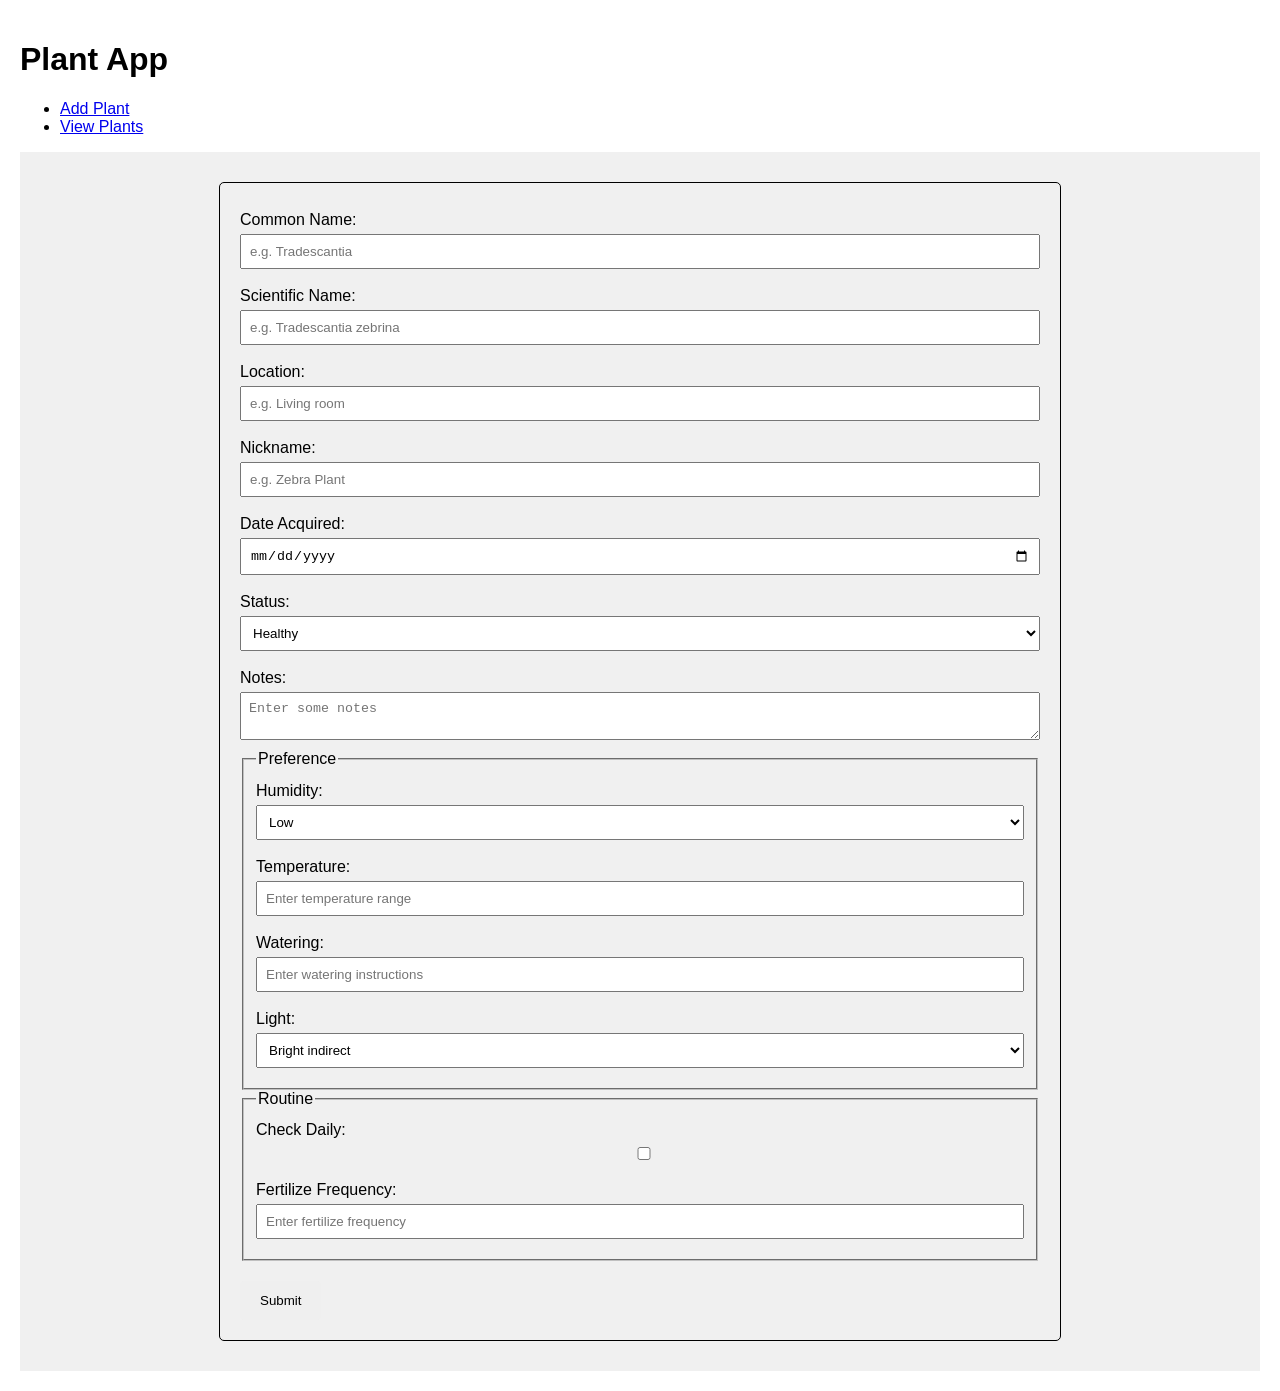
==== index.html @ 7de2dcef "plant-form" ====
<!DOCTYPE HTML>
<html lang="en" dir="ltr">
  <head>
    <meta charset="utf-8">
    <title>Plant App</title>
    <link type="text/css" rel="stylesheet" href="./style.css">
  </head>

  <body>
    <header>
        <h1>Plant App</h1>
        <nav>
          <ul>
            <li><a href="index.html">Add Plant</a></li>
            <li><a href="plants.html">View Plants</a></li>
          </ul>
        </nav>
    </header>

    <main class="plant-section">
      <section class="plant-form">

        <form>
          <div class="form-input">
            <label for="name">Common Name:</label>
            <input type="text" id="name" name="name" placeholder="e.g. Tradescantia">
          </div>

          <div class="form-input">
            <label for="scientific">Scientific Name:</label>
            <input type="text" id="scientific" name="scientific" placeholder="e.g. Tradescantia zebrina">
          </div>

          <div class="form-input">
            <label for="location">Location:</label>
            <input type="text" id="location" name="location" placeholder="e.g. Living room">
          </div>

          <div class="form-input">
            <label for="nickname">Nickname:</label>
            <input type="text" id="nickname" name="nickname" placeholder="e.g. Zebra Plant">
          </div>

          <div class="form-input">
            <label for="dateAcquired">Date Acquired:</label>
            <input type="date" id="dateAcquired" name="dateAcquired">
          </div>

          <div class="form-input">
            <label for="status">Status:</label>
            <select id="status" name="status">
              <option value="healthy">Healthy</option>
              <option value="sick">Sick</option>
              <option value="dead">Dead</option>
            </select>
          </div>

          <div class="form-input">
            <label for="notes">Notes:</label>
            <textarea id="notes" name="notes" placeholder="Enter some notes"></textarea>
          </div>

          <fieldset>
            <legend>Preference</legend>
            <div class="form-input">
              <label for="humidity">Humidity:</label>
              <select id="humidity" name="humidity">
                <option value="low">Low</option>
                <option value="medium">Medium</option>
                <option value="high">High</option>
              </select>
            </div>

            <div class="form-input">
              <label for="temperature">Temperature:</label>
              <input type="text" id="temperature" name="temperature" placeholder="Enter temperature range">
            </div>

            <div class="form-input">
              <label for="watering">Watering:</label>
              <input type="text" id="watering" name="watering" placeholder="Enter watering instructions">
            </div>

            <div class="form-input">
              <label for="light">Light:</label>
              <select id="light" name="light">
                <option value="brightIndirect">Bright indirect</option>
                <option value="direct">Direct</option>
                <option value="lowLight">Low light</option>
              </select>
            </div>
          </fieldset>

          <fieldset>
            <legend>Routine</legend>
            <div class="form-input">
              <label for="checkDaily">Check Daily:</label>
              <input type="checkbox" id="checkDaily" name="checkDaily">
            </div>
            <div class="form-input">
              <label for="fertilizeFrequency">Fertilize Frequency:</label>
              <input type="text" id="fertilizeFrequency" name="fertilizeFrequency" placeholder="Enter fertilize frequency">
            </div>
          </fieldset>
          <button type="submit">Submit</button>
        </form>

      </section>

    </main> 
  </body>

</html>
---- style.css ----
html {
  font-family: Arial, sans-serif;
}

body {
  margin: 0;
  padding: 20px;
}
.plant-section {
  background-color: #f0f0f0;
  display: grid;
  grid: auto / 1fr;
  justify-items: center;
  padding: 30px;
}

form div {
  /* padding: 10px 0; */
  justify-self: center;
}

.plant-form form {
  max-width: 800px;
  width: 800px;
  padding: 20px;
  border-radius: 5px;
  border: 1px solid #000000;
  border-radius: 5px;
}

.form-input {
  display: grid;
  grid-template-columns: 1fr;
  margin-bottom: 10px;
}

.form-input label {
  margin-bottom: 5px;
  margin-top: 8px;
}

.form-input input,
.form-input select,
.form-input textarea {
  width: 100%;
  padding: 8px;
  box-sizing: border-box;
}

button {
  margin-top: 20px;
  padding: 12px 20px;
  border: none;
  border-radius: 4px;
  cursor: pointer;
}

.plant-card {
  display: grid;
  grid-template-columns: auto auto;
  width: 800px;
  height: 200px;
  border: 1px solid #000000;
  border-radius: 5px;
  padding: 10px;
}

.plant-image {
  width: 150px;
  height: 100%;
  object-fit: cover;
  border-radius: 5px;
}
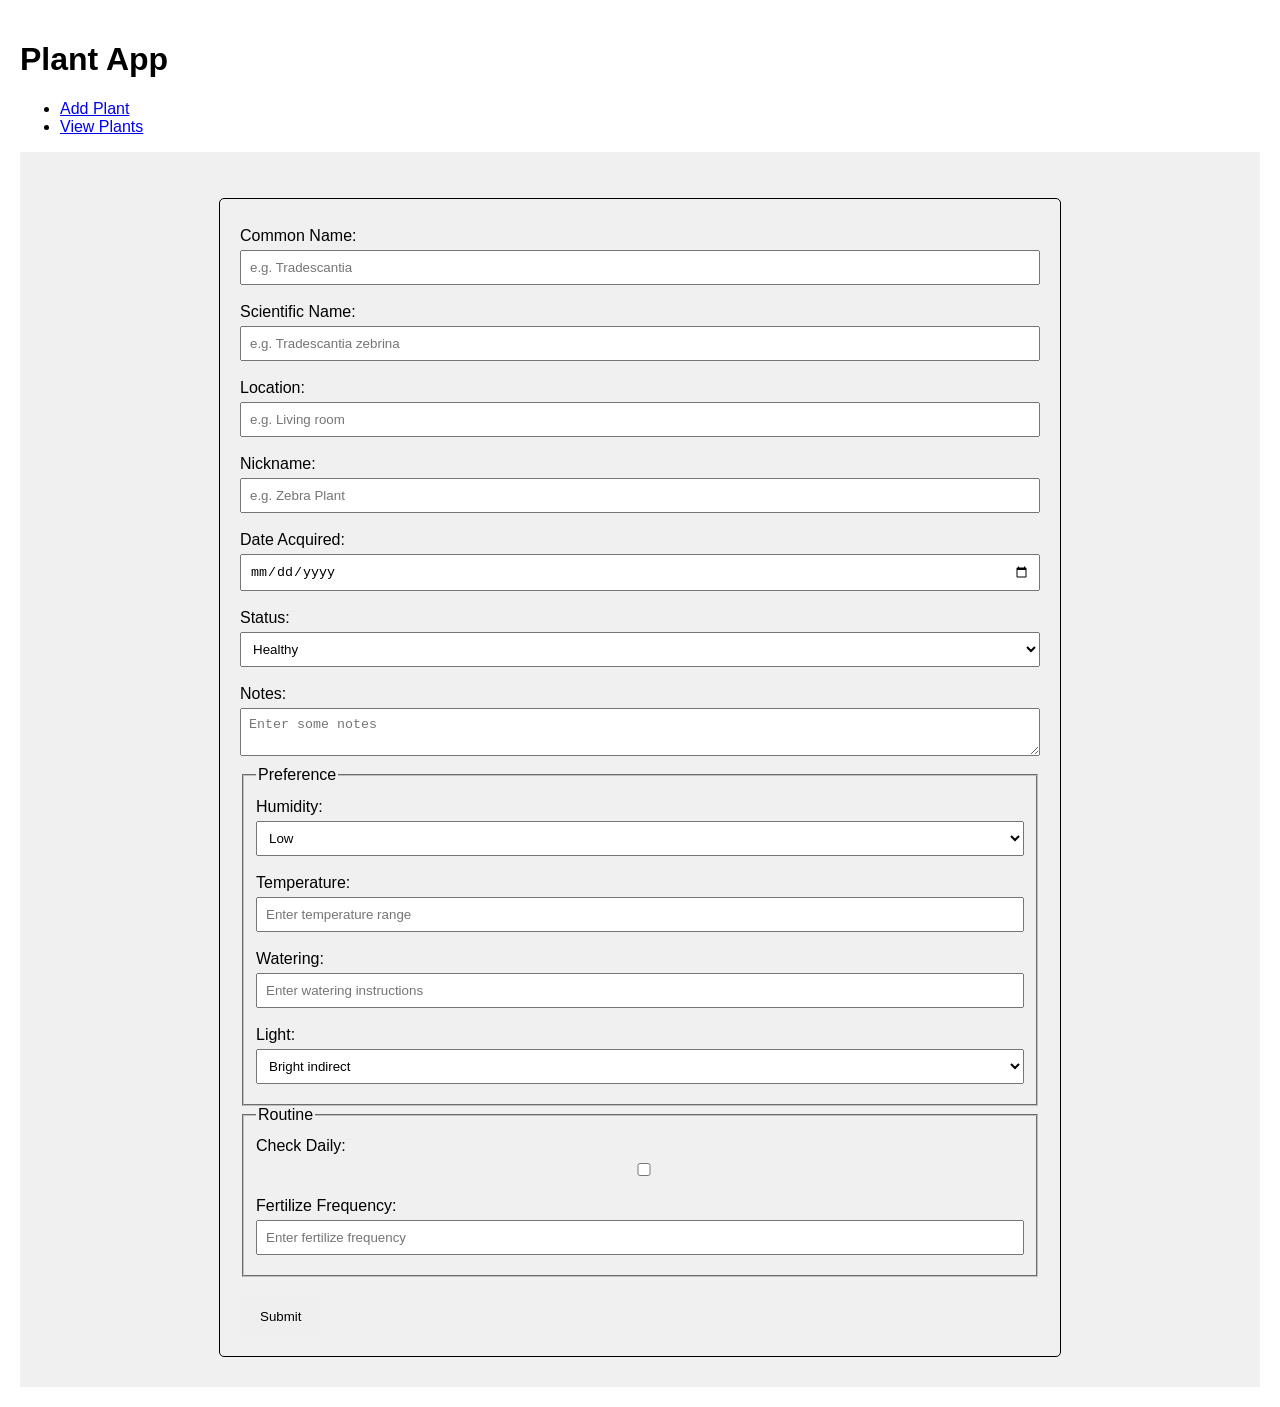
==== commit 70d37ee1: "Implement plant form functionality and update HTML structure for status messages" ====
--- a/index.html
+++ b/index.html
@@ -3,7 +3,7 @@
   <head>
     <meta charset="utf-8">
     <title>Plant App</title>
-    <link type="text/css" rel="stylesheet" href="./style.css">
+    <link type="text/css" rel="stylesheet" href="./src/style/style.css">
   </head>
 
   <body>
@@ -12,13 +12,14 @@
         <nav>
           <ul>
             <li><a href="index.html">Add Plant</a></li>
-            <li><a href="plants.html">View Plants</a></li>
+            <li><a href="./src/pages/plants.html">View Plants</a></li>
           </ul>
         </nav>
     </header>
 
     <main class="plant-section">
       <section class="plant-form">
+        <p data-status-message aria-live="polite"></p>
 
         <form>
           <div class="form-input">
@@ -108,6 +109,8 @@
       </section>
 
     </main> 
+
+    <script type="module" src="./src/javascript/index.js"></script>
   </body>
 
 </html>
--- a/src/style/style.css
+++ b/src/style/style.css
@@ -0,0 +1,73 @@
+html {
+  font-family: Arial, sans-serif;
+}
+
+body {
+  margin: 0;
+  padding: 20px;
+}
+.plant-section {
+  background-color: #f0f0f0;
+  display: grid;
+  grid: auto / 1fr;
+  justify-items: center;
+  padding: 30px;
+}
+
+form div {
+  /* padding: 10px 0; */
+  justify-self: center;
+}
+
+.plant-form form {
+  max-width: 800px;
+  width: 800px;
+  padding: 20px;
+  border-radius: 5px;
+  border: 1px solid #000000;
+  border-radius: 5px;
+}
+
+.form-input {
+  display: grid;
+  grid-template-columns: 1fr;
+  margin-bottom: 10px;
+}
+
+.form-input label {
+  margin-bottom: 5px;
+  margin-top: 8px;
+}
+
+.form-input input,
+.form-input select,
+.form-input textarea {
+  width: 100%;
+  padding: 8px;
+  box-sizing: border-box;
+}
+
+button {
+  margin-top: 20px;
+  padding: 12px 20px;
+  border: none;
+  border-radius: 4px;
+  cursor: pointer;
+}
+
+.plant-card {
+  display: grid;
+  grid-template-columns: auto auto;
+  width: 800px;
+  height: 200px;
+  border: 1px solid #000000;
+  border-radius: 5px;
+  padding: 10px;
+}
+
+.plant-image {
+  width: 150px;
+  height: 100%;
+  object-fit: cover;
+  border-radius: 5px;
+}
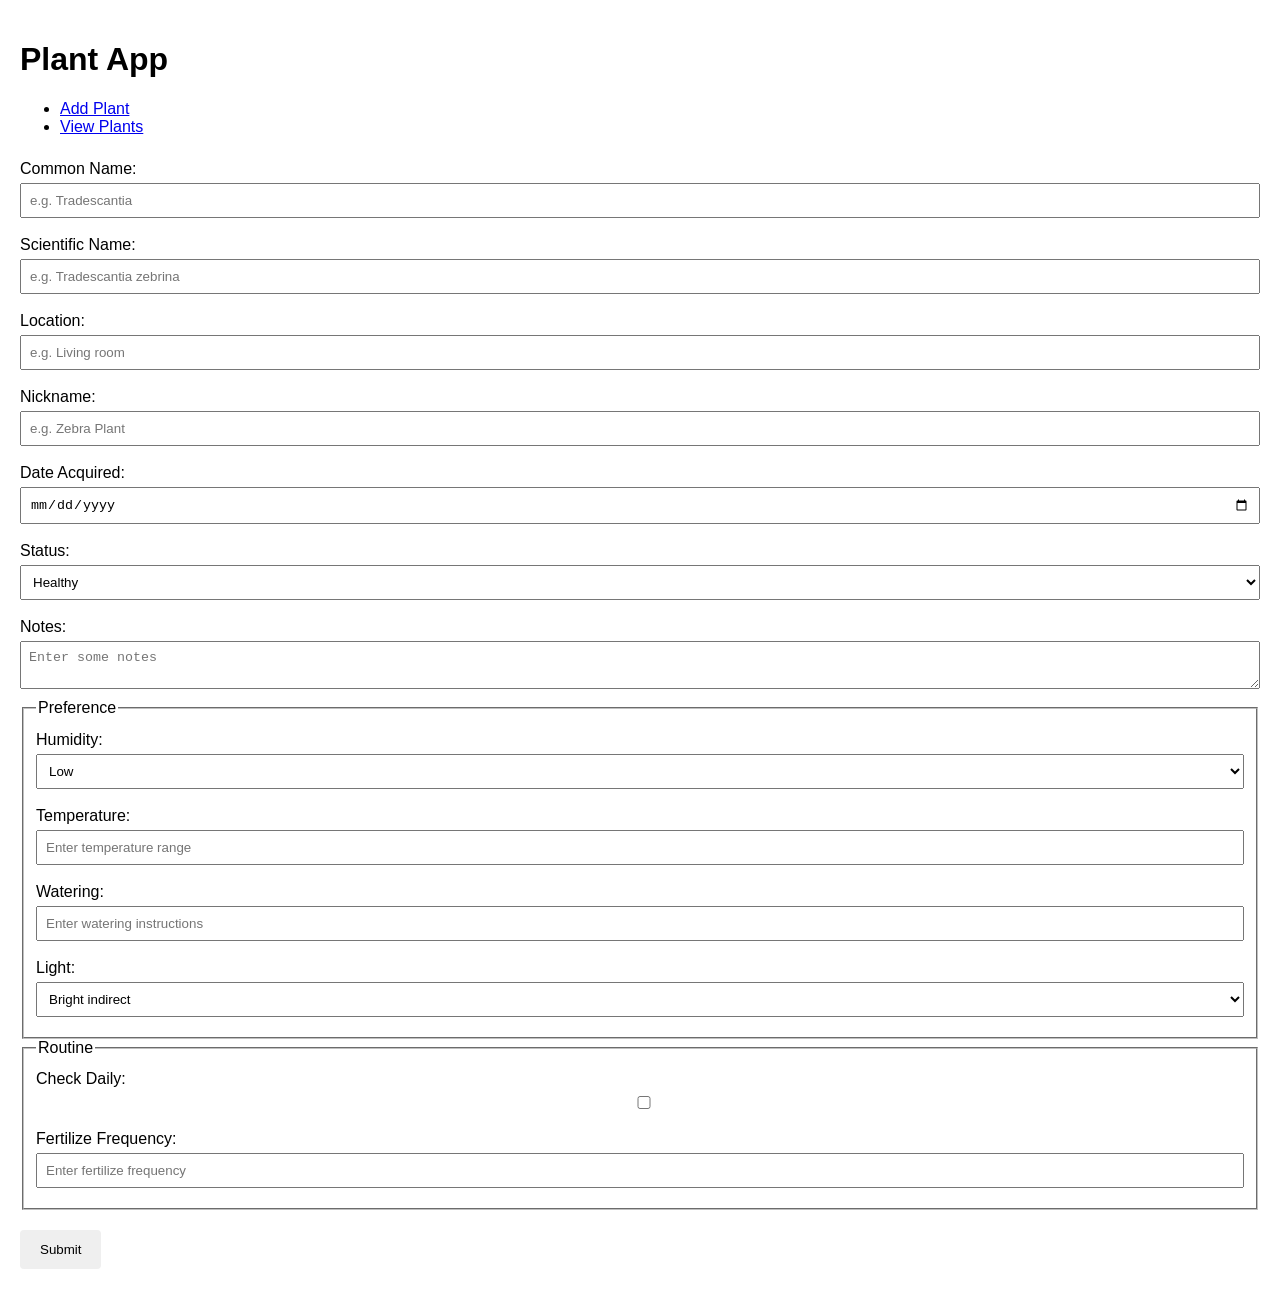
==== commit ab958285: "Implement image upload functionality for plants and refactor HTML structure" ====
--- a/index.html
+++ b/index.html
@@ -3,33 +3,31 @@
   <head>
     <meta charset="utf-8">
     <title>Plant App</title>
-    <link type="text/css" rel="stylesheet" href="./src/style/style.css">
+    <link type="text/css" rel="stylesheet" href="./style/style.css">
   </head>
 
   <body>
-    <header>
-        <h1>Plant App</h1>
-        <nav>
-          <ul>
-            <li><a href="index.html">Add Plant</a></li>
-            <li><a href="./src/pages/plants.html">View Plants</a></li>
-          </ul>
-        </nav>
-    </header>
-
-    <main class="plant-section">
-      <section class="plant-form">
+    <div id="page">
+      <header>
+          <h1>Plant App</h1>
+          <nav>
+            <ul>
+              <li><a href="index.html" class="current">Add Plant</a></li>
+              <li><a href="plants.html">View Plants</a></li>
+            </ul>
+          </nav>
+      </header>
+      <section class="plant-section">
         <p data-status-message aria-live="polite"></p>
-
-        <form>
+        <form class="data-plant-form" data-plant-form>
           <div class="form-input">
-            <label for="name">Common Name:</label>
-            <input type="text" id="name" name="name" placeholder="e.g. Tradescantia">
+            <label for="common_name">Common Name:</label>
+            <input type="text" id="common_name" name="common_name" placeholder="e.g. Tradescantia">
           </div>
 
           <div class="form-input">
-            <label for="scientific">Scientific Name:</label>
-            <input type="text" id="scientific" name="scientific" placeholder="e.g. Tradescantia zebrina">
+            <label for="scientific_name">Scientific Name:</label>
+            <input type="text" id="scientific_name" name="scientific_name" placeholder="e.g. Tradescantia zebrina">
           </div>
 
           <div class="form-input">
@@ -38,13 +36,13 @@
           </div>
 
           <div class="form-input">
-            <label for="nickname">Nickname:</label>
-            <input type="text" id="nickname" name="nickname" placeholder="e.g. Zebra Plant">
+            <label for="nick_name">Nickname:</label>
+            <input type="text" id="nick_name" name="nick_name" placeholder="e.g. Zebra Plant">
           </div>
 
           <div class="form-input">
-            <label for="dateAcquired">Date Acquired:</label>
-            <input type="date" id="dateAcquired" name="dateAcquired">
+            <label for="date_acquired">Date Acquired:</label>
+            <input type="date" id="date_acquired" name="date_acquired">
           </div>
 
           <div class="form-input">
@@ -105,12 +103,10 @@
           </fieldset>
           <button type="submit">Submit</button>
         </form>
+      </section>
+    </div>
 
-      </section>
-
-    </main> 
-
-    <script type="module" src="./src/javascript/index.js"></script>
+    <script type="module" src="./javascript/index.js"></script>
   </body>
 
 </html>
--- a/style/style.css
+++ b/style/style.css
@@ -0,0 +1,74 @@
+html {
+  font-family: Arial, sans-serif;
+}
+
+body {
+  margin: 0;
+  padding: 20px;
+}
+/* .plant-section {
+  background-color: #f0f0f0;
+  display: grid;
+  grid: auto / 1fr;
+  justify-items: center;
+  padding: 30px;
+} */
+
+form div {
+  /* padding: 10px 0; */
+  justify-self: left;
+}
+
+.plant-form form {
+  max-width: 800px;
+  width: 800px;
+  padding: 20px;
+  border-radius: 5px;
+  border: 1px solid #000000;
+  border-radius: 5px;
+}
+
+.form-input {
+  display: grid;
+  grid-template-columns: 1fr;
+  margin-bottom: 10px;
+  width: 100%;
+}
+
+.form-input label {
+  margin-bottom: 5px;
+  margin-top: 8px;
+}
+
+.form-input input,
+.form-input select,
+.form-input textarea {
+  width: 100%;
+  padding: 8px;
+  box-sizing: border-box;
+}
+
+button {
+  margin-top: 20px;
+  padding: 12px 20px;
+  border: none;
+  border-radius: 4px;
+  cursor: pointer;
+}
+
+.plant-card {
+  display: grid;
+  grid-template-columns: auto auto;
+  width: 800px;
+  height: 200px;
+  border: 1px solid #000000;
+  border-radius: 5px;
+  padding: 10px;
+}
+
+.plant-image {
+  width: 150px;
+  height: 100%;
+  object-fit: cover;
+  border-radius: 5px;
+}
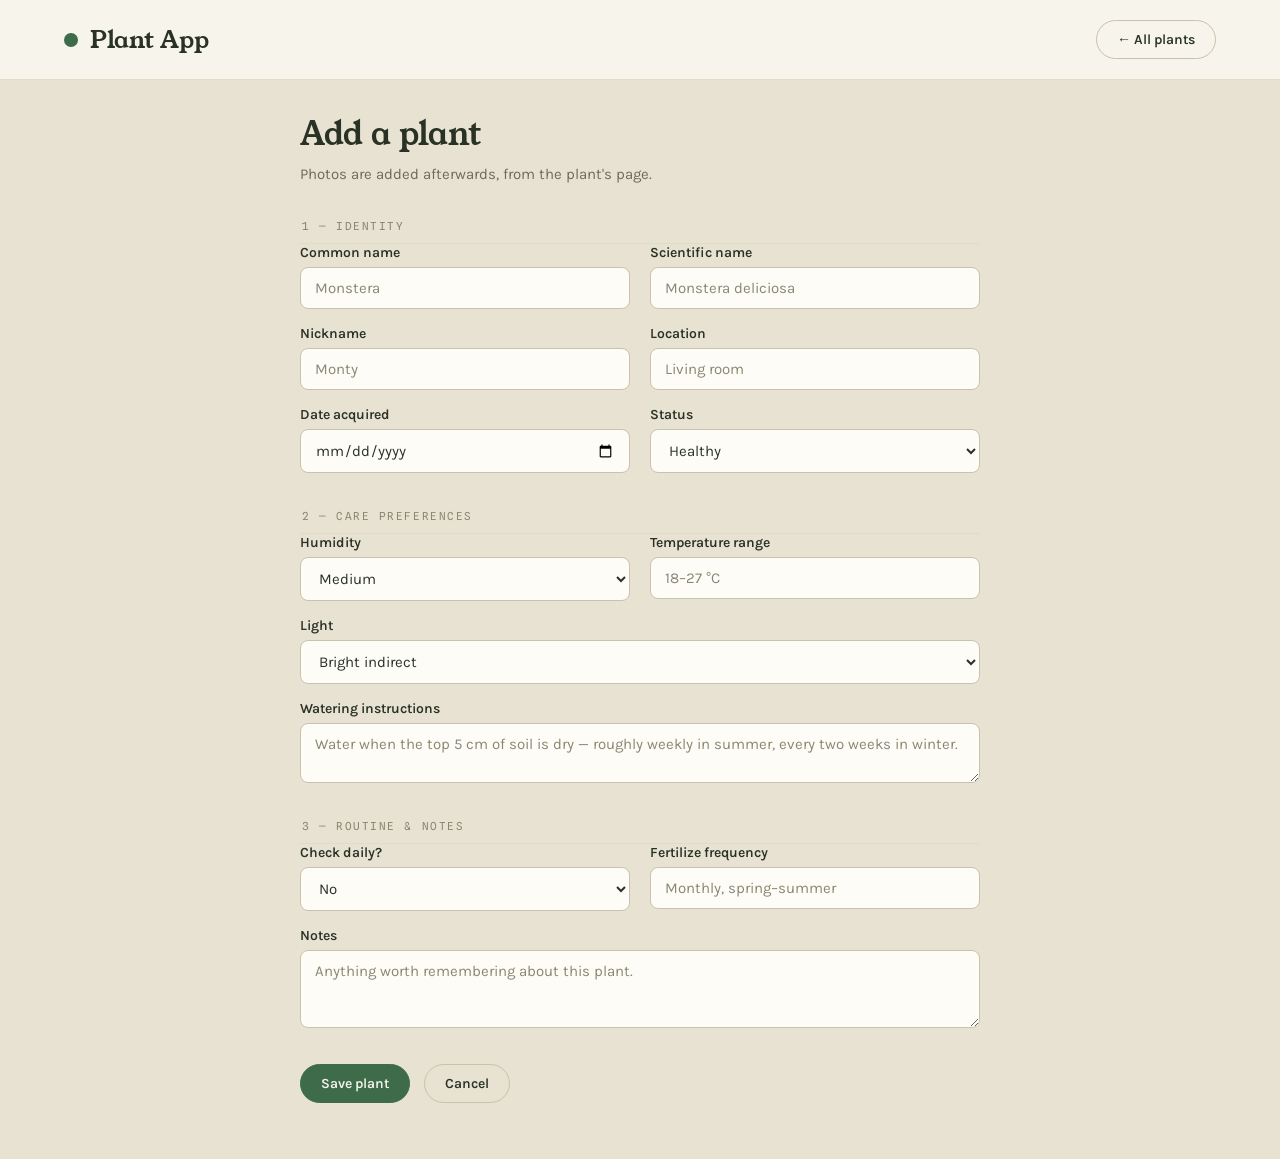
==== commit c3b82b6a: "Refactor plant detail and list pages: enhance HTML structure, improve CSS styling, and implement sta" ====
--- a/index.html
+++ b/index.html
@@ -7,106 +7,124 @@
   </head>
 
   <body>
-    <div id="page">
-      <header>
-          <h1>Plant App</h1>
-          <nav>
-            <ul>
-              <li><a href="index.html" class="current">Add Plant</a></li>
-              <li><a href="plants.html">View Plants</a></li>
-            </ul>
-          </nav>
-      </header>
-      <section class="plant-section">
-        <p data-status-message aria-live="polite"></p>
-        <form class="data-plant-form" data-plant-form>
-          <div class="form-input">
-            <label for="common_name">Common Name:</label>
-            <input type="text" id="common_name" name="common_name" placeholder="e.g. Tradescantia">
+    <header>
+      <div class="header-inner">
+        <h1>Plant App</h1>
+        <a class="btn" href="plants.html">← All plants</a>
+      </div>
+    </header>
+    <main class="plant-form-page">
+        <form data-plant-form>
+          <div class="form-intro">
+            <h2>Add a plant</h2>
+            <p>Photos are added afterwards, from the plant's page.</p>
           </div>
 
-          <div class="form-input">
-            <label for="scientific_name">Scientific Name:</label>
-            <input type="text" id="scientific_name" name="scientific_name" placeholder="e.g. Tradescantia zebrina">
-          </div>
-
-          <div class="form-input">
-            <label for="location">Location:</label>
-            <input type="text" id="location" name="location" placeholder="e.g. Living room">
-          </div>
-
-          <div class="form-input">
-            <label for="nick_name">Nickname:</label>
-            <input type="text" id="nick_name" name="nick_name" placeholder="e.g. Zebra Plant">
-          </div>
-
-          <div class="form-input">
-            <label for="date_acquired">Date Acquired:</label>
-            <input type="date" id="date_acquired" name="date_acquired">
-          </div>
-
-          <div class="form-input">
-            <label for="status">Status:</label>
-            <select id="status" name="status">
-              <option value="healthy">Healthy</option>
-              <option value="sick">Sick</option>
-              <option value="dead">Dead</option>
-            </select>
-          </div>
-
-          <div class="form-input">
-            <label for="notes">Notes:</label>
-            <textarea id="notes" name="notes" placeholder="Enter some notes"></textarea>
-          </div>
+          <p data-status-message aria-live="polite"></p>
 
           <fieldset>
-            <legend>Preference</legend>
-            <div class="form-input">
-              <label for="humidity">Humidity:</label>
-              <select id="humidity" name="humidity">
-                <option value="low">Low</option>
-                <option value="medium">Medium</option>
-                <option value="high">High</option>
-              </select>
-            </div>
+            <legend>1 — Identity</legend>
+            <div class="form-grid">
+              <div class="form-input">
+                <label for="common_name">Common name</label>
+                <input type="text" id="common_name" name="common_name" placeholder="Monstera">
+              </div>
 
-            <div class="form-input">
-              <label for="temperature">Temperature:</label>
-              <input type="text" id="temperature" name="temperature" placeholder="Enter temperature range">
-            </div>
+              <div class="form-input">
+                <label for="scientific_name">Scientific name</label>
+                <input type="text" id="scientific_name" name="scientific_name" placeholder="Monstera deliciosa">
+              </div>
 
-            <div class="form-input">
-              <label for="watering">Watering:</label>
-              <input type="text" id="watering" name="watering" placeholder="Enter watering instructions">
-            </div>
+              <div class="form-input">
+                <label for="nick_name">Nickname</label>
+                <input type="text" id="nick_name" name="nick_name" placeholder="Monty">
+              </div>
 
-            <div class="form-input">
-              <label for="light">Light:</label>
-              <select id="light" name="light">
-                <option value="brightIndirect">Bright indirect</option>
-                <option value="direct">Direct</option>
-                <option value="lowLight">Low light</option>
-              </select>
+              <div class="form-input">
+                <label for="location">Location</label>
+                <input type="text" id="location" name="location" placeholder="Living room">
+              </div>
+
+              <div class="form-input">
+                <label for="date_acquired">Date acquired</label>
+                <input type="date" id="date_acquired" name="date_acquired">
+              </div>
+
+              <div class="form-input">
+                <label for="status">Status</label>
+                <select id="status" name="status">
+                  <option value="healthy">Healthy</option>
+                  <option value="sick">Sick</option>
+                  <option value="dead">Dead</option>
+                </select>
+              </div>
             </div>
           </fieldset>
 
           <fieldset>
-            <legend>Routine</legend>
-            <div class="form-input">
-              <label for="checkDaily">Check Daily:</label>
-              <input type="checkbox" id="checkDaily" name="checkDaily">
-            </div>
-            <div class="form-input">
-              <label for="fertilizeFrequency">Fertilize Frequency:</label>
-              <input type="text" id="fertilizeFrequency" name="fertilizeFrequency" placeholder="Enter fertilize frequency">
+            <legend>2 — Care preferences</legend>
+            <div class="form-grid">
+              <div class="form-input">
+                <label for="humidity">Humidity</label>
+                <select id="humidity" name="humidity">
+                  <option value="low">Low</option>
+                  <option value="medium" selected>Medium</option>
+                  <option value="high">High</option>
+                </select>
+              </div>
+
+              <div class="form-input">
+                <label for="temperature">Temperature range</label>
+                <input type="text" id="temperature" name="temperature" placeholder="18–27 °C">
+              </div>
+
+              <div class="form-input span-2">
+                <label for="light">Light</label>
+                <select id="light" name="light">
+                  <option value="brightIndirect">Bright indirect</option>
+                  <option value="direct">Direct</option>
+                  <option value="lowLight">Low light</option>
+                </select>
+              </div>
+
+              <div class="form-input span-2">
+                <label for="watering">Watering instructions</label>
+                <textarea id="watering" name="watering" rows="2" placeholder="Water when the top 5 cm of soil is dry — roughly weekly in summer, every two weeks in winter."></textarea>
+              </div>
             </div>
           </fieldset>
-          <button type="submit">Submit</button>
+
+          <fieldset>
+            <legend>3 — Routine &amp; notes</legend>
+            <div class="form-grid">
+              <div class="form-input">
+                <label for="checkDaily">Check daily?</label>
+                <select id="checkDaily" name="checkDaily">
+                  <option value="">No</option>
+                  <option value="on">Yes</option>
+                </select>
+              </div>
+
+              <div class="form-input">
+                <label for="fertilizeFrequency">Fertilize frequency</label>
+                <input type="text" id="fertilizeFrequency" name="fertilizeFrequency" placeholder="Monthly, spring–summer">
+              </div>
+
+              <div class="form-input span-2">
+                <label for="notes">Notes</label>
+                <textarea id="notes" name="notes" rows="3" placeholder="Anything worth remembering about this plant."></textarea>
+              </div>
+            </div>
+          </fieldset>
+
+          <div class="form-actions">
+            <button type="submit" class="btn-primary">Save plant</button>
+            <a class="btn" href="plants.html">Cancel</a>
+          </div>
         </form>
-      </section>
-    </div>
+      </main>
 
-    <script type="module" src="./javascript/index.js"></script>
+    <script type="module" src="./javascript/pages/add-plant/page.js"></script>
   </body>
 
-</html>+</html>
--- a/style/style.css
+++ b/style/style.css
@@ -1,74 +1,708 @@
+@import url('https://fonts.googleapis.com/css2?family=Young+Serif&family=Karla:ital,wght@0,400;0,500;0,600;0,700;1,400;1,500&family=Spline+Sans+Mono:wght@400;500;600&display=swap');
+
+:root {
+  --paper: #F7F4EC;
+  --paper-bg: #E7E2D2;
+  --paper-field: #FDFCF7;
+  --ink: #2A3226;
+  --ink-soft: #6E6A5B;
+  --ink-faint: #8B8672;
+  --hairline: #E1DBC8;
+  --border: #C9C2AC;
+  --fern: #3E6B4A;
+  --fern-dark: #33503E;
+  --amber: #C08A2D;
+  --terracotta: #B85C33;
+  --healthy-bg: #E3EDE0;
+  --healthy-fg: #3D6647;
+  --healthy-dot: #4A7A54;
+  --sick-bg: #F4EAD3;
+  --sick-fg: #8A6420;
+  --sick-dot: #C08A2D;
+  --dead-bg: #EAE5DC;
+  --dead-fg: #7A7264;
+  --dead-dot: #9A8F80;
+  --error-bg: #F7E8E1;
+  --error-border: #D9A28A;
+  --error-fg: #8C4A2B;
+  --font-serif: 'Young Serif', serif;
+  --font-body: Karla, sans-serif;
+  --font-mono: 'Spline Sans Mono', monospace;
+}
+
+* {
+  box-sizing: border-box;
+}
+
 html {
-  font-family: Arial, sans-serif;
+  font-family: var(--font-body);
 }
 
 body {
   margin: 0;
-  padding: 20px;
-}
-/* .plant-section {
-  background-color: #f0f0f0;
+  padding: 0;
+  background: var(--paper-bg);
+  color: var(--ink);
+}
+
+a {
+  color: var(--fern);
+  text-decoration: none;
+}
+
+a:hover {
+  color: var(--fern-dark);
+  text-decoration: underline;
+}
+
+input::placeholder,
+textarea::placeholder {
+  color: var(--ink-faint);
+}
+
+main {
+  max-width: 1200px;
+  margin: 0 auto;
+  padding: 0 24px;
+}
+
+header {
+  background: var(--paper);
+  border-bottom: 1px solid var(--hairline);
+  margin-bottom: 32px;
+}
+
+.header-inner {
+  max-width: 1200px;
+  margin: 0 auto;
+  display: flex;
+  align-items: center;
+  justify-content: space-between;
+  gap: 16px;
+  padding: 20px 24px;
+}
+
+header h1 {
+  font-family: var(--font-serif);
+  font-weight: 400;
+  font-size: 24px;
+  margin: 0;
+  color: var(--ink);
+  display: flex;
+  align-items: center;
+  gap: 12px;
+}
+
+header h1::before {
+  content: '';
+  display: inline-block;
+  width: 14px;
+  height: 14px;
+  border-radius: 999px;
+  background: var(--fern);
+}
+
+/* ---------- status line ---------- */
+
+[data-status-message] {
+  font-family: var(--font-mono);
+  font-size: 12px;
+  letter-spacing: 0.04em;
+  color: var(--ink-faint);
+  margin: 0 0 16px;
+}
+
+[data-status-message]:empty {
+  display: none;
+}
+
+.status--success {
+  color: var(--fern-dark);
+}
+
+.status--error {
+  color: var(--terracotta);
+}
+
+/* ---------- buttons ---------- */
+
+.btn,
+button {
+  font-family: var(--font-body);
+  font-weight: 600;
+  font-size: 14px;
+  border-radius: 999px;
+  border: 1px solid var(--border);
+  background: transparent;
+  color: var(--ink);
+  padding: 10px 20px;
+  cursor: pointer;
+  display: inline-block;
+  transition: box-shadow 0.15s ease, border-color 0.15s ease, background 0.15s ease;
+}
+
+.btn:hover,
+button:hover {
+  border-color: var(--ink);
+  text-decoration: none;
+}
+
+.btn-primary,
+button[type='submit'] {
+  background: var(--fern);
+  border-color: var(--fern);
+  color: var(--paper);
+}
+
+.btn-primary:hover,
+button[type='submit']:hover {
+  background: var(--fern-dark);
+  border-color: var(--fern-dark);
+}
+
+button:disabled {
+  background: var(--border);
+  border-color: var(--border);
+  color: var(--paper);
+  cursor: default;
+}
+
+.btn-delete {
+  border-color: var(--error-border);
+  color: var(--terracotta);
+}
+
+.btn-delete:hover {
+  background: var(--error-bg);
+  border-color: var(--error-border);
+}
+
+/* ---------- plant list ---------- */
+
+.plant-list-header {
+  display: flex;
+  align-items: center;
+  justify-content: space-between;
+  gap: 16px;
+  flex-wrap: wrap;
+  margin-bottom: 16px;
+}
+
+.plant-list-header h2 {
+  font-family: var(--font-serif);
+  font-weight: 400;
+  font-size: 30px;
+  margin: 0;
+}
+
+.status-filters {
+  display: flex;
+  gap: 8px;
+  flex-wrap: wrap;
+}
+
+.status-filter {
+  font-family: var(--font-body);
+  font-size: 13px;
+  font-weight: 600;
+  padding: 6px 14px;
+  border-radius: 999px;
+  border: 1px solid var(--border);
+  background: transparent;
+  color: var(--ink);
+  cursor: pointer;
+}
+
+.status-filter:hover {
+  border-color: var(--ink);
+}
+
+.status-filter.active {
+  background: var(--ink);
+  border-color: var(--ink);
+  color: var(--paper);
+}
+
+.plant-grid {
   display: grid;
-  grid: auto / 1fr;
-  justify-items: center;
-  padding: 30px;
-} */
-
-form div {
-  /* padding: 10px 0; */
-  justify-self: left;
-}
-
-.plant-form form {
-  max-width: 800px;
-  width: 800px;
-  padding: 20px;
-  border-radius: 5px;
-  border: 1px solid #000000;
-  border-radius: 5px;
+  grid-template-columns: repeat(auto-fill, minmax(280px, 1fr));
+  gap: 24px;
+  padding: 0 0 48px;
+}
+
+.plant-card {
+  background: var(--paper-field);
+  border: 1px solid var(--hairline);
+  border-radius: 10px;
+  overflow: hidden;
+  cursor: pointer;
+  transition: box-shadow 0.15s ease, transform 0.15s ease;
+  display: block;
+  text-decoration: none;
+  color: inherit;
+}
+
+.plant-card:hover {
+  box-shadow: 0 10px 26px rgba(42, 50, 38, 0.12);
+  transform: translateY(-2px);
+  text-decoration: none;
+}
+
+.plant-image-wrap {
+  height: 168px;
+  background: #EAF0E5;
+  display: flex;
+  flex-direction: column;
+  align-items: center;
+  justify-content: center;
+  gap: 4px;
+  overflow: hidden;
+}
+
+.plant-image-wrap img {
+  width: 100%;
+  height: 100%;
+  object-fit: cover;
+}
+
+.plant-image-initial {
+  font-family: var(--font-serif);
+  font-size: 52px;
+  color: #9DB598;
+}
+
+.plant-image-note {
+  font-family: var(--font-mono);
+  font-size: 11px;
+  color: #7E9179;
+}
+
+.plant-card-body {
+  padding: 16px 18px 18px;
+  display: flex;
+  flex-direction: column;
+  gap: 6px;
+}
+
+.plant-card-title-row {
+  display: flex;
+  align-items: baseline;
+  justify-content: space-between;
+  gap: 8px;
+}
+
+.plant-card-title-row h2 {
+  font-family: var(--font-serif);
+  font-weight: 400;
+  font-size: 19px;
+  margin: 0;
+}
+
+.plant-nick {
+  font-size: 14px;
+  color: var(--ink);
+}
+
+.plant-sci {
+  font-size: 13px;
+  font-style: italic;
+  color: var(--ink-faint);
+}
+
+.status-chip {
+  font-size: 12px;
+  font-weight: 600;
+  padding: 3px 10px;
+  border-radius: 999px;
+  display: inline-flex;
+  align-items: center;
+  gap: 6px;
+  white-space: nowrap;
+}
+
+.status-chip::before {
+  content: '';
+  width: 7px;
+  height: 7px;
+  border-radius: 999px;
+  display: inline-block;
+}
+
+.status-chip--healthy {
+  background: var(--healthy-bg);
+  color: var(--healthy-fg);
+}
+
+.status-chip--healthy::before {
+  background: var(--healthy-dot);
+}
+
+.status-chip--sick {
+  background: var(--sick-bg);
+  color: var(--sick-fg);
+}
+
+.status-chip--sick::before {
+  background: var(--sick-dot);
+}
+
+.status-chip--dead {
+  background: var(--dead-bg);
+  color: var(--dead-fg);
+}
+
+.status-chip--dead::before {
+  background: var(--dead-dot);
+}
+
+.empty-state {
+  border: 1.5px dashed var(--border);
+  border-radius: 10px;
+  min-height: 160px;
+  display: flex;
+  flex-direction: column;
+  align-items: center;
+  justify-content: center;
+  gap: 8px;
+  color: var(--ink-faint);
+  font-size: 14px;
+  padding: 32px;
+  grid-column: 1 / -1;
+}
+
+/* ---------- plant detail ---------- */
+
+.plant-detail {
+  display: grid;
+  grid-template-columns: 320px 1fr;
+  gap: 44px;
+  padding-bottom: 56px;
+}
+
+.plant-detail-media {
+  display: flex;
+  flex-direction: column;
+  gap: 16px;
+}
+
+.plant-detail-photo {
+  background: #EAF0E5;
+  border-radius: 10px;
+  height: 280px;
+  display: flex;
+  flex-direction: column;
+  align-items: center;
+  justify-content: center;
+  gap: 6px;
+  overflow: hidden;
+}
+
+.plant-detail-photo img {
+  width: 100%;
+  height: 100%;
+  object-fit: cover;
+}
+
+.plant-detail-photo .plant-image-initial {
+  font-size: 76px;
+}
+
+.upload-label {
+  border: 1px solid var(--border);
+  color: var(--ink);
+  font-weight: 600;
+  font-size: 14px;
+  padding: 10px 0;
+  border-radius: 999px;
+  text-align: center;
+  cursor: pointer;
+  display: block;
+}
+
+.upload-label:hover {
+  border-color: var(--ink);
+}
+
+.upload-label input[type='file'] {
+  display: none;
+}
+
+.upload-hint {
+  font-size: 12px;
+  color: var(--ink-faint);
+  text-align: center;
+  margin: 0;
+}
+
+.record-meta {
+  border-top: 1px solid var(--hairline);
+  padding-top: 14px;
+  display: flex;
+  flex-direction: column;
+  gap: 6px;
+}
+
+.record-meta .label {
+  font-family: var(--font-mono);
+  font-size: 11px;
+  letter-spacing: 0.14em;
+  text-transform: uppercase;
+  color: var(--ink-faint);
+}
+
+.record-meta .value {
+  font-family: var(--font-mono);
+  font-size: 12px;
+  color: var(--ink-soft);
+}
+
+.plant-detail-main {
+  display: flex;
+  flex-direction: column;
+  gap: 28px;
+  min-width: 0;
+}
+
+.plant-detail-heading {
+  display: flex;
+  flex-direction: column;
+  gap: 10px;
+}
+
+.plant-detail-heading .title-row {
+  display: flex;
+  align-items: center;
+  gap: 14px;
+  flex-wrap: wrap;
+}
+
+.plant-detail-heading h2 {
+  font-family: var(--font-serif);
+  font-weight: 400;
+  font-size: 34px;
+  margin: 0;
+}
+
+.plant-detail-heading .nick {
+  color: var(--ink-faint);
+}
+
+.plant-detail-heading .sci {
+  font-size: 16px;
+  font-style: italic;
+  color: var(--ink-faint);
+}
+
+.plant-detail-heading .meta-row {
+  display: flex;
+  gap: 24px;
+  font-size: 15px;
+  flex-wrap: wrap;
+}
+
+.plant-detail-heading .meta-row .k {
+  color: var(--ink-faint);
+}
+
+.detail-section {
+  border-top: 1px solid var(--hairline);
+  padding-top: 22px;
+  display: flex;
+  flex-direction: column;
+  gap: 16px;
+}
+
+.detail-section .section-label {
+  font-family: var(--font-mono);
+  font-size: 11px;
+  letter-spacing: 0.14em;
+  text-transform: uppercase;
+  color: var(--ink-faint);
+}
+
+.detail-grid {
+  display: grid;
+  grid-template-columns: 1fr 1fr;
+  gap: 18px 32px;
+}
+
+.detail-field {
+  display: flex;
+  flex-direction: column;
+  gap: 3px;
+}
+
+.detail-field .k {
+  font-size: 13px;
+  color: var(--ink-faint);
+}
+
+.detail-field .v {
+  font-size: 15px;
+  font-weight: 600;
+}
+
+.detail-notes {
+  font-size: 15px;
+  line-height: 1.65;
+  max-width: 640px;
+}
+
+.detail-danger {
+  border-top: 1px solid var(--error-border);
+  margin-top: 6px;
+  padding-top: 20px;
+  display: flex;
+  align-items: center;
+  justify-content: space-between;
+  gap: 16px;
+  flex-wrap: wrap;
+}
+
+.detail-danger p {
+  font-size: 13px;
+  color: var(--ink-faint);
+  margin: 0;
+}
+
+/* ---------- add plant form ---------- */
+
+.plant-form-page {
+  display: flex;
+  justify-content: center;
+  padding-bottom: 56px;
+}
+
+.plant-form-page form {
+  width: 100%;
+  max-width: 680px;
+  display: flex;
+  flex-direction: column;
+  gap: 36px;
+}
+
+.form-intro h2 {
+  font-family: var(--font-serif);
+  font-weight: 400;
+  font-size: 32px;
+  margin: 0 0 8px;
+}
+
+.form-intro p {
+  font-size: 15px;
+  color: var(--ink-soft);
+  margin: 0;
+}
+
+fieldset {
+  border: none;
+  margin: 0;
+  padding: 0;
+  display: flex;
+  flex-direction: column;
+  gap: 18px;
+}
+
+fieldset legend,
+.form-section-label {
+  font-family: var(--font-mono);
+  font-size: 11px;
+  letter-spacing: 0.14em;
+  text-transform: uppercase;
+  color: var(--ink-faint);
+  border-bottom: 1px solid var(--hairline);
+  padding-bottom: 10px;
+  width: 100%;
+}
+
+.form-grid {
+  display: grid;
+  grid-template-columns: 1fr 1fr;
+  gap: 16px 20px;
 }
 
 .form-input {
-  display: grid;
-  grid-template-columns: 1fr;
-  margin-bottom: 10px;
-  width: 100%;
+  display: flex;
+  flex-direction: column;
+  gap: 6px;
+  margin: 0;
+  width: auto;
+}
+
+.form-input.span-2 {
+  grid-column: span 2;
 }
 
 .form-input label {
-  margin-bottom: 5px;
-  margin-top: 8px;
+  font-size: 14px;
+  font-weight: 600;
+  margin: 0;
 }
 
 .form-input input,
 .form-input select,
 .form-input textarea {
+  font-family: var(--font-body);
+  font-size: 15px;
+  padding: 11px 14px;
+  border: 1px solid var(--border);
+  border-radius: 8px;
+  background: var(--paper-field);
+  color: var(--ink);
+  outline: none;
   width: 100%;
-  padding: 8px;
-  box-sizing: border-box;
-}
-
-button {
-  margin-top: 20px;
-  padding: 12px 20px;
-  border: none;
-  border-radius: 4px;
-  cursor: pointer;
-}
-
-.plant-card {
-  display: grid;
-  grid-template-columns: auto auto;
-  width: 800px;
-  height: 200px;
-  border: 1px solid #000000;
-  border-radius: 5px;
-  padding: 10px;
-}
-
-.plant-image {
-  width: 150px;
-  height: 100%;
-  object-fit: cover;
-  border-radius: 5px;
-}+}
+
+.form-input input:focus,
+.form-input select:focus,
+.form-input textarea:focus {
+  border-color: var(--fern);
+}
+
+.form-input textarea {
+  resize: vertical;
+}
+
+.form-input input[type='checkbox'] {
+  width: auto;
+  padding: 0;
+}
+
+.form-actions {
+  display: flex;
+  align-items: center;
+  gap: 14px;
+}
+
+.form-error {
+  background: var(--error-bg);
+  border: 1px solid var(--error-border);
+  border-radius: 8px;
+  padding: 14px 16px;
+  font-size: 14px;
+  line-height: 1.5;
+  color: var(--error-fg);
+}
+
+.form-error strong {
+  color: var(--error-fg);
+}
+
+@media (max-width: 720px) {
+  .plant-detail {
+    grid-template-columns: 1fr;
+  }
+
+  .form-grid {
+    grid-template-columns: 1fr;
+  }
+
+  .form-input.span-2 {
+    grid-column: span 1;
+  }
+
+  .header-inner {
+    flex-direction: column;
+    align-items: flex-start;
+  }
+}
